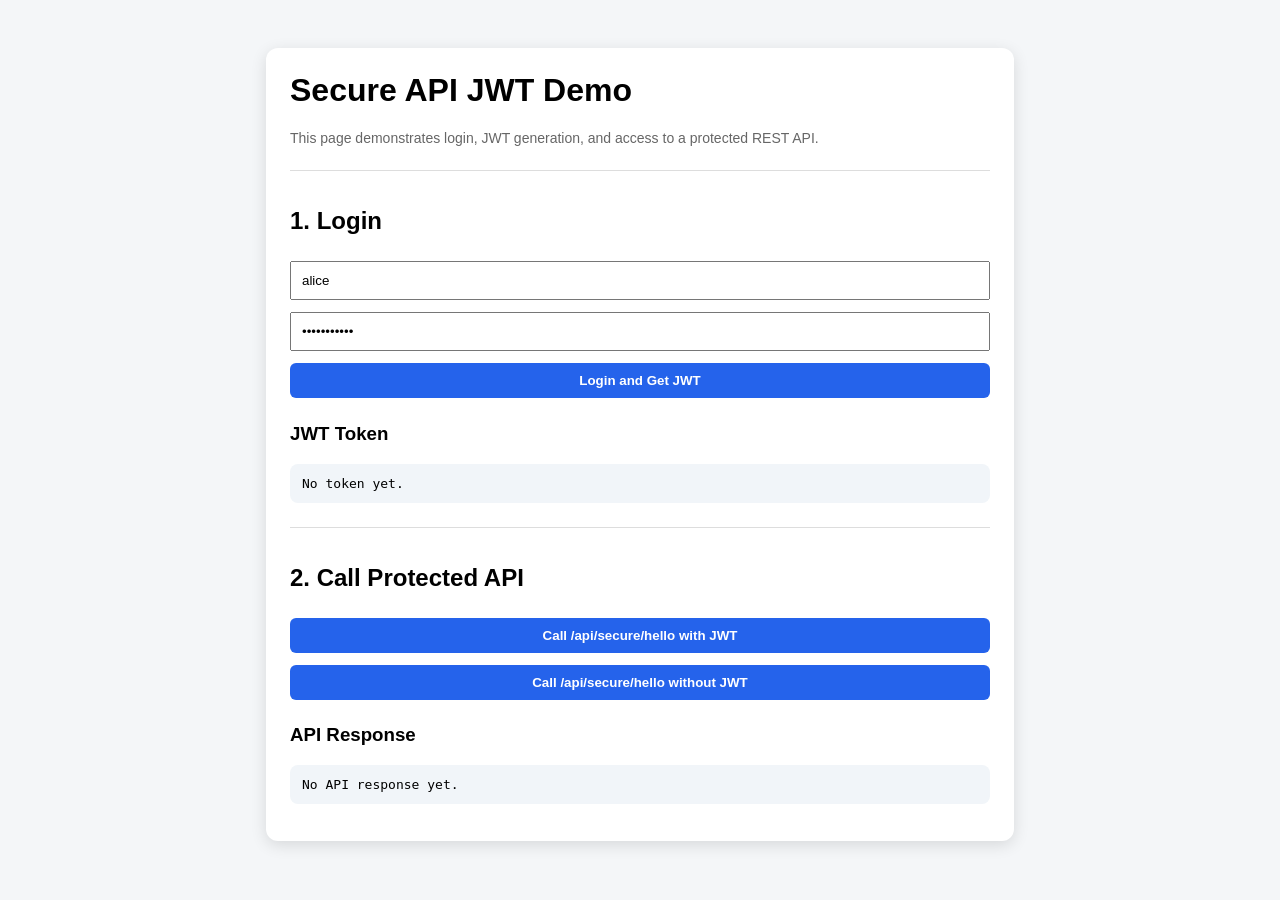
==== src/main/resources/static/index.html @ 5ec6f475 "Add simple frontend" ====
<!DOCTYPE html>
<html>
<head>
    <meta charset="UTF-8">
    <title>Secure API JWT Demo</title>
    <style>
        body {
            font-family: Arial, sans-serif;
            background: #f4f6f8;
            padding: 40px;
        }

        .container {
            max-width: 700px;
            margin: auto;
            background: white;
            padding: 24px;
            border-radius: 12px;
            box-shadow: 0 4px 16px rgba(0,0,0,0.12);
        }

        h1 {
            margin-top: 0;
        }

        input, button {
            padding: 10px;
            margin: 6px 0;
            width: 100%;
            box-sizing: border-box;
        }

        button {
            cursor: pointer;
            background: #2563eb;
            color: white;
            border: none;
            border-radius: 6px;
            font-weight: bold;
        }

        button:hover {
            background: #1d4ed8;
        }

        .section {
            margin-top: 24px;
            padding-top: 16px;
            border-top: 1px solid #ddd;
        }

        pre {
            background: #f1f5f9;
            padding: 12px;
            border-radius: 8px;
            white-space: pre-wrap;
            word-break: break-word;
        }

        .hint {
            color: #666;
            font-size: 14px;
        }
    </style>
</head>
<body>
<div class="container">
    <h1>Secure API JWT Demo</h1>
    <p class="hint">
        This page demonstrates login, JWT generation, and access to a protected REST API.
    </p>

    <div class="section">
        <h2>1. Login</h2>

        <input id="username" value="alice" placeholder="Username">
        <input id="password" value="password123" placeholder="Password" type="password">

        <button onclick="login()">Login and Get JWT</button>

        <h3>JWT Token</h3>
        <pre id="tokenOutput">No token yet.</pre>
    </div>

    <div class="section">
        <h2>2. Call Protected API</h2>

        <button onclick="callProtectedApi()">Call /api/secure/hello with JWT</button>
        <button onclick="callProtectedApiWithoutToken()">Call /api/secure/hello without JWT</button>

        <h3>API Response</h3>
        <pre id="apiOutput">No API response yet.</pre>
    </div>
</div>

<script>
    let jwtToken = "";

    async function login() {
        const username = document.getElementById("username").value;
        const password = document.getElementById("password").value;

        try {
            const response = await fetch("/api/auth/login", {
                method: "POST",
                headers: {
                    "Content-Type": "application/json"
                },
                body: JSON.stringify({ username, password })
            });

            if (!response.ok) {
                const errorText = await response.text();
                document.getElementById("tokenOutput").textContent =
                    "Login failed: " + errorText;
                return;
            }

            const data = await response.json();
            jwtToken = data.token;

            document.getElementById("tokenOutput").textContent = jwtToken;
        } catch (error) {
            document.getElementById("tokenOutput").textContent =
                "Error: " + error.message;
        }
    }

    async function callProtectedApi() {
        try {
            const response = await fetch("/api/secure/hello", {
                method: "GET",
                headers: {
                    "Authorization": "Bearer " + jwtToken
                }
            });

            const text = await response.text();

            document.getElementById("apiOutput").textContent =
                "Status: " + response.status + "\n\n" + text;
        } catch (error) {
            document.getElementById("apiOutput").textContent =
                "Error: " + error.message;
        }
    }

    async function callProtectedApiWithoutToken() {
        try {
            const response = await fetch("/api/secure/hello", {
                method: "GET"
            });

            const text = await response.text();

            document.getElementById("apiOutput").textContent =
                "Status: " + response.status + "\n\n" + text;
        } catch (error) {
            document.getElementById("apiOutput").textContent =
                "Error: " + error.message;
        }
    }
</script>
</body>
</html>
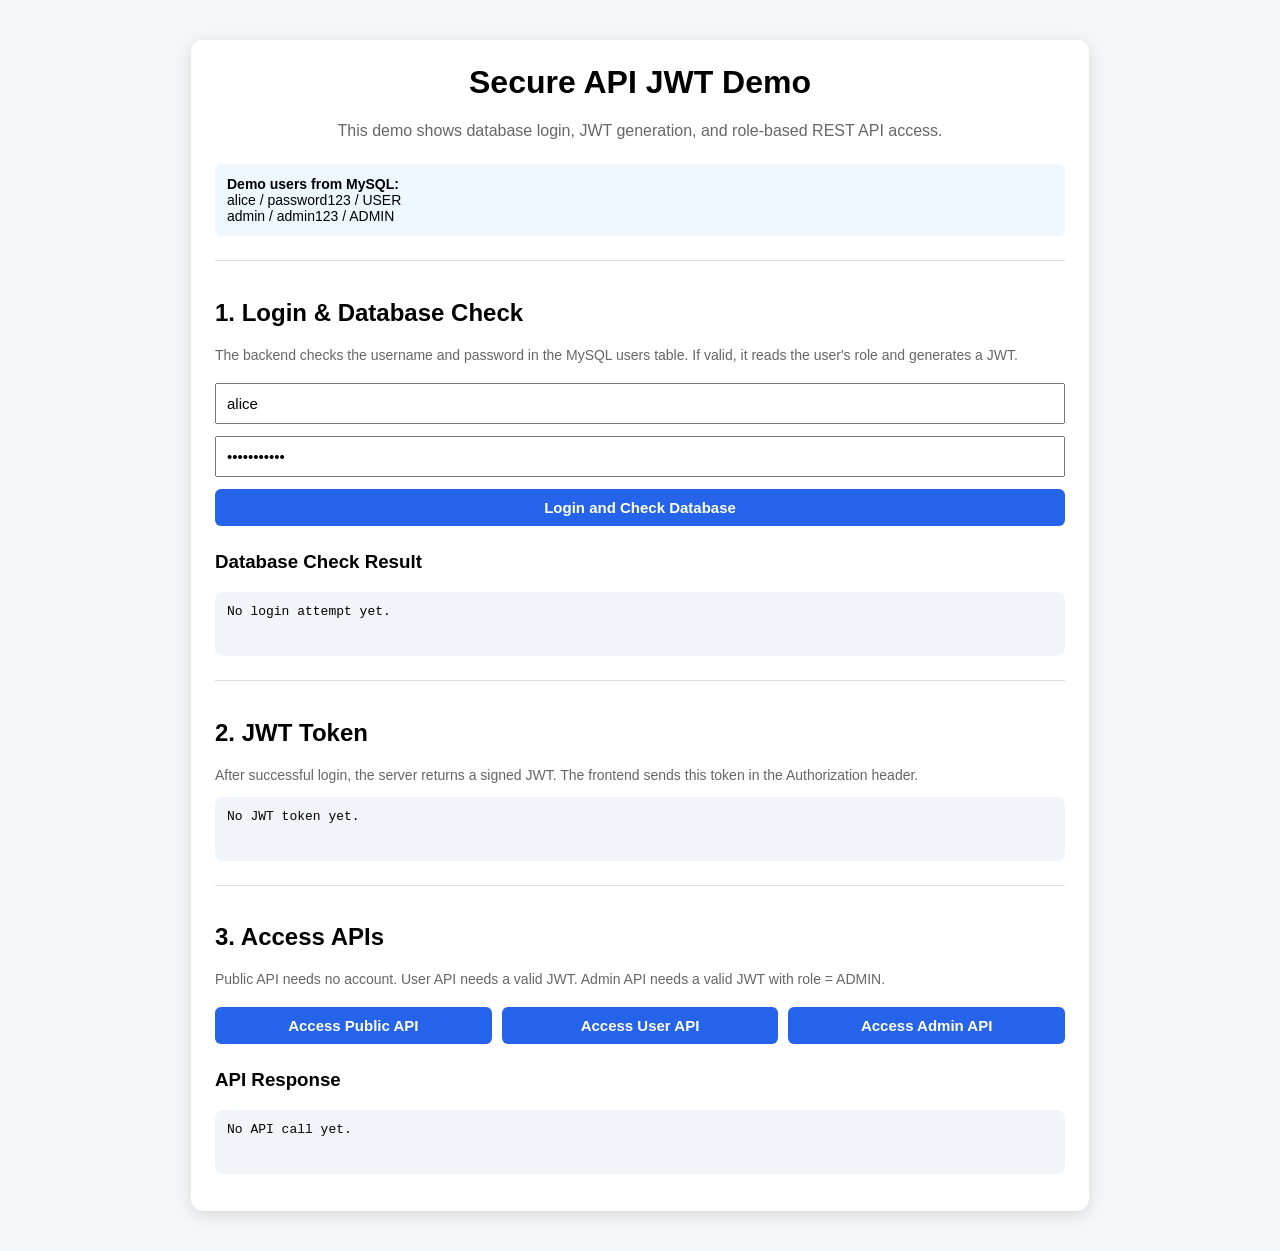
==== commit ad8f422a: "Better login layer handling and visualization" ====
--- a/src/main/resources/static/index.html
+++ b/src/main/resources/static/index.html
@@ -7,46 +7,61 @@
         body {
             font-family: Arial, sans-serif;
             background: #f4f6f8;
+            margin: 0;
             padding: 40px;
         }
 
         .container {
-            max-width: 700px;
+            max-width: 850px;
             margin: auto;
             background: white;
+            border-radius: 12px;
             padding: 24px;
-            border-radius: 12px;
-            box-shadow: 0 4px 16px rgba(0,0,0,0.12);
+            box-shadow: 0 4px 16px rgba(0, 0, 0, 0.12);
         }
 
         h1 {
             margin-top: 0;
+            text-align: center;
+        }
+
+        .subtitle {
+            text-align: center;
+            color: #666;
+            margin-bottom: 24px;
+        }
+
+        .section {
+            margin-top: 24px;
+            padding-top: 18px;
+            border-top: 1px solid #ddd;
         }
 
         input, button {
+            width: 100%;
+            box-sizing: border-box;
             padding: 10px;
             margin: 6px 0;
-            width: 100%;
-            box-sizing: border-box;
+            font-size: 15px;
         }
 
         button {
-            cursor: pointer;
             background: #2563eb;
             color: white;
             border: none;
             border-radius: 6px;
             font-weight: bold;
+            cursor: pointer;
         }
 
         button:hover {
             background: #1d4ed8;
         }
 
-        .section {
-            margin-top: 24px;
-            padding-top: 16px;
-            border-top: 1px solid #ddd;
+        .button-row {
+            display: grid;
+            grid-template-columns: 1fr 1fr 1fr;
+            gap: 10px;
         }
 
         pre {
@@ -55,41 +70,75 @@
             border-radius: 8px;
             white-space: pre-wrap;
             word-break: break-word;
+            min-height: 40px;
         }
 
         .hint {
             color: #666;
             font-size: 14px;
         }
+
+        .demo-users {
+            background: #eef6ff;
+            padding: 12px;
+            border-radius: 8px;
+            font-size: 14px;
+        }
     </style>
 </head>
+
 <body>
 <div class="container">
     <h1>Secure API JWT Demo</h1>
-    <p class="hint">
-        This page demonstrates login, JWT generation, and access to a protected REST API.
+    <p class="subtitle">
+        This demo shows database login, JWT generation, and role-based REST API access.
     </p>
 
+    <div class="demo-users">
+        <strong>Demo users from MySQL:</strong><br>
+        alice / password123 / USER<br>
+        admin / admin123 / ADMIN
+    </div>
+
     <div class="section">
-        <h2>1. Login</h2>
+        <h2>1. Login & Database Check</h2>
+        <p class="hint">
+            The backend checks the username and password in the MySQL users table.
+            If valid, it reads the user's role and generates a JWT.
+        </p>
 
         <input id="username" value="alice" placeholder="Username">
         <input id="password" value="password123" placeholder="Password" type="password">
 
-        <button onclick="login()">Login and Get JWT</button>
-
-        <h3>JWT Token</h3>
-        <pre id="tokenOutput">No token yet.</pre>
+        <button onclick="login()">Login and Check Database</button>
+
+        <h3>Database Check Result</h3>
+        <pre id="dbOutput">No login attempt yet.</pre>
     </div>
 
     <div class="section">
-        <h2>2. Call Protected API</h2>
-
-        <button onclick="callProtectedApi()">Call /api/secure/hello with JWT</button>
-        <button onclick="callProtectedApiWithoutToken()">Call /api/secure/hello without JWT</button>
+        <h2>2. JWT Token</h2>
+        <p class="hint">
+            After successful login, the server returns a signed JWT. The frontend sends this token in the Authorization header.
+        </p>
+
+        <pre id="tokenOutput">No JWT token yet.</pre>
+    </div>
+
+    <div class="section">
+        <h2>3. Access APIs</h2>
+        <p class="hint">
+            Public API needs no account. User API needs a valid JWT. Admin API needs a valid JWT with role = ADMIN.
+        </p>
+
+        <div class="button-row">
+            <button onclick="accessPublicApi()">Access Public API</button>
+            <button onclick="accessUserApi()">Access User API</button>
+            <button onclick="accessAdminApi()">Access Admin API</button>
+        </div>
 
         <h3>API Response</h3>
-        <pre id="apiOutput">No API response yet.</pre>
+        <pre id="apiOutput">No API call yet.</pre>
     </div>
 </div>
 
@@ -99,6 +148,10 @@
     async function login() {
         const username = document.getElementById("username").value;
         const password = document.getElementById("password").value;
+
+        document.getElementById("dbOutput").textContent = "Checking MySQL database...";
+        document.getElementById("tokenOutput").textContent = "No JWT token yet.";
+        jwtToken = "";
 
         try {
             const response = await fetch("/api/auth/login", {
@@ -111,55 +164,70 @@
 
             if (!response.ok) {
                 const errorText = await response.text();
-                document.getElementById("tokenOutput").textContent =
-                    "Login failed: " + errorText;
+
+                document.getElementById("dbOutput").textContent =
+                    "Status: " + response.status + "\n\n" +
+                    "Database check failed.\n" +
+                    "Reason: " + errorText;
+
                 return;
             }
 
             const data = await response.json();
             jwtToken = data.token;
 
+            document.getElementById("dbOutput").textContent =
+                "Status: " + response.status + "\n\n" +
+                data.message + "\n\n" +
+                "Username from database: " + data.username + "\n" +
+                "Role from database: " + data.role;
+
             document.getElementById("tokenOutput").textContent = jwtToken;
+
         } catch (error) {
-            document.getElementById("tokenOutput").textContent =
+            document.getElementById("dbOutput").textContent =
                 "Error: " + error.message;
         }
     }
 
-    async function callProtectedApi() {
+    async function accessPublicApi() {
+        await callApi("/api/public/hello", false);
+    }
+
+    async function accessUserApi() {
+        await callApi("/api/secure/hello", true);
+    }
+
+    async function accessAdminApi() {
+        await callApi("/api/admin/hello", true);
+    }
+
+    async function callApi(url, useToken) {
         try {
-            const response = await fetch("/api/secure/hello", {
+            const headers = {};
+
+            if (useToken) {
+                headers["Authorization"] = "Bearer " + jwtToken;
+            }
+
+            const response = await fetch(url, {
                 method: "GET",
-                headers: {
-                    "Authorization": "Bearer " + jwtToken
-                }
+                headers: headers
             });
 
             const text = await response.text();
 
             document.getElementById("apiOutput").textContent =
-                "Status: " + response.status + "\n\n" + text;
+                "Request: GET " + url + "\n" +
+                "JWT sent: " + (useToken ? "Yes" : "No") + "\n" +
+                "Status: " + response.status + "\n\n" +
+                text;
+
         } catch (error) {
             document.getElementById("apiOutput").textContent =
                 "Error: " + error.message;
         }
     }
-
-    async function callProtectedApiWithoutToken() {
-        try {
-            const response = await fetch("/api/secure/hello", {
-                method: "GET"
-            });
-
-            const text = await response.text();
-
-            document.getElementById("apiOutput").textContent =
-                "Status: " + response.status + "\n\n" + text;
-        } catch (error) {
-            document.getElementById("apiOutput").textContent =
-                "Error: " + error.message;
-        }
-    }
 </script>
 </body>
 </html>
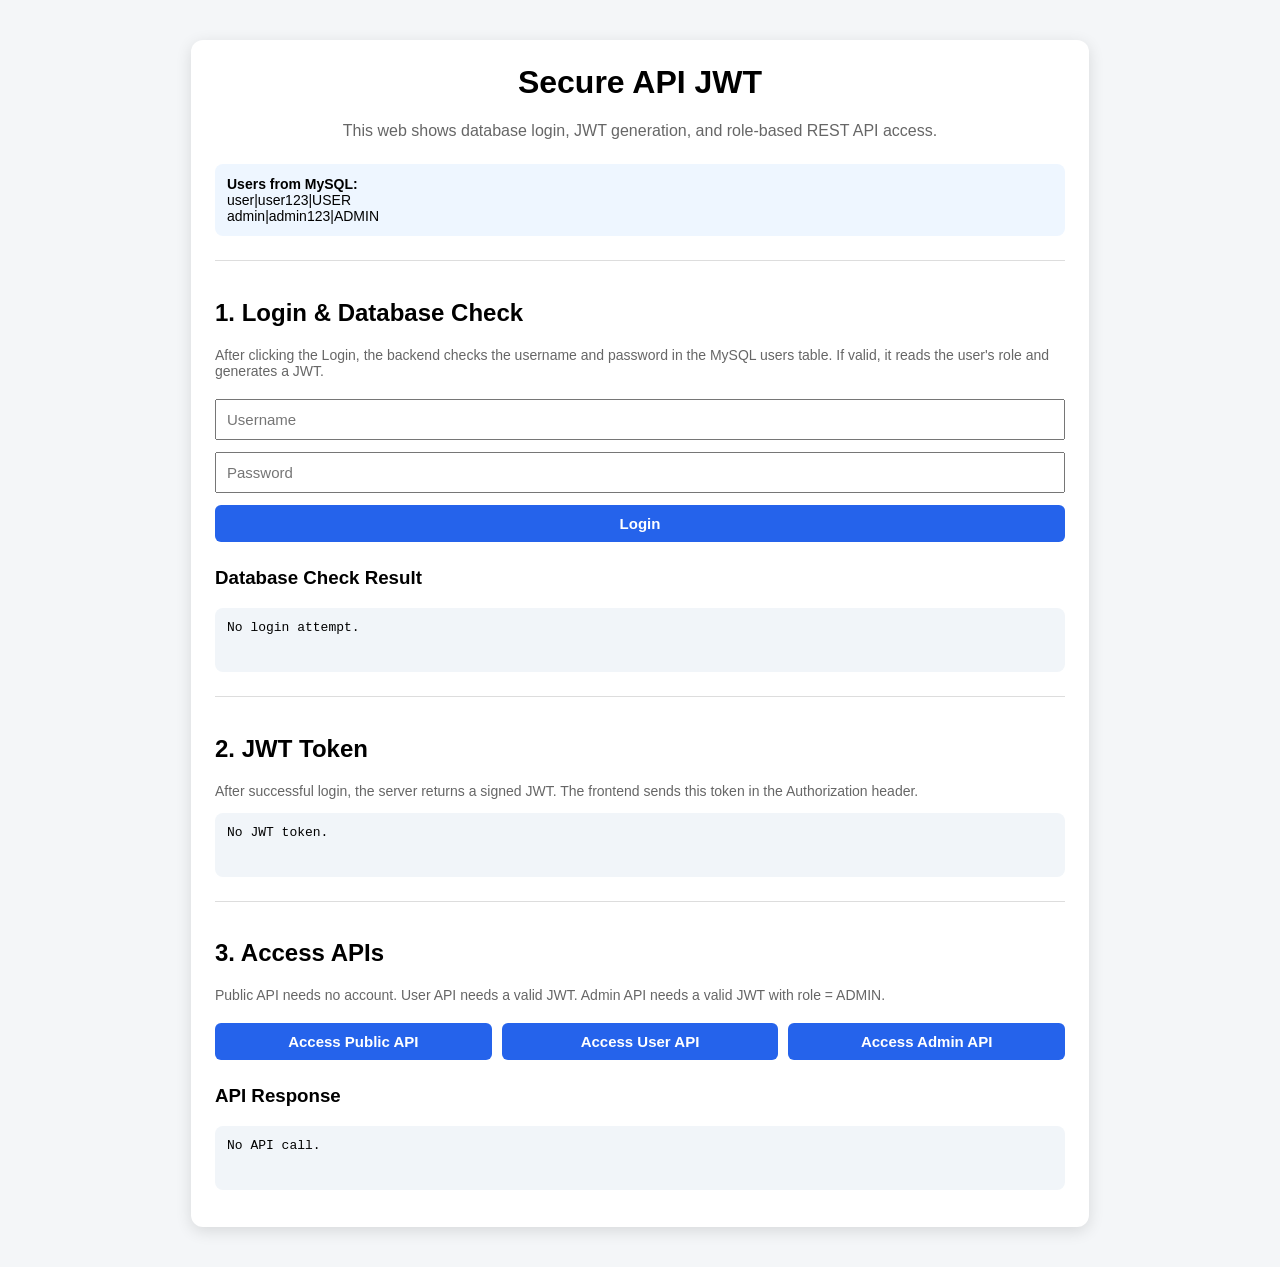
==== commit 2059c11d: "Normalize the user name" ====
--- a/src/main/resources/static/index.html
+++ b/src/main/resources/static/index.html
@@ -2,7 +2,7 @@
 <html>
 <head>
     <meta charset="UTF-8">
-    <title>Secure API JWT Demo</title>
+    <title>Secure API JWT</title>
     <style>
         body {
             font-family: Arial, sans-serif;
@@ -89,31 +89,31 @@
 
 <body>
 <div class="container">
-    <h1>Secure API JWT Demo</h1>
+    <h1>Secure API JWT</h1>
     <p class="subtitle">
-        This demo shows database login, JWT generation, and role-based REST API access.
+        This web shows database login, JWT generation, and role-based REST API access.
     </p>
 
     <div class="demo-users">
-        <strong>Demo users from MySQL:</strong><br>
-        alice / password123 / USER<br>
-        admin / admin123 / ADMIN
+        <strong>Users from MySQL:</strong><br>
+        user|user123|USER<br>
+        admin|admin123|ADMIN
     </div>
 
     <div class="section">
         <h2>1. Login & Database Check</h2>
         <p class="hint">
-            The backend checks the username and password in the MySQL users table.
+            After clicking the Login, the backend checks the username and password in the MySQL users table.
             If valid, it reads the user's role and generates a JWT.
         </p>
 
-        <input id="username" value="alice" placeholder="Username">
-        <input id="password" value="password123" placeholder="Password" type="password">
-
-        <button onclick="login()">Login and Check Database</button>
+        <input id="username" placeholder="Username">
+        <input id="password" placeholder="Password" type="password">
+
+        <button onclick="login()">Login</button>
 
         <h3>Database Check Result</h3>
-        <pre id="dbOutput">No login attempt yet.</pre>
+        <pre id="dbOutput">No login attempt.</pre>
     </div>
 
     <div class="section">
@@ -122,7 +122,7 @@
             After successful login, the server returns a signed JWT. The frontend sends this token in the Authorization header.
         </p>
 
-        <pre id="tokenOutput">No JWT token yet.</pre>
+        <pre id="tokenOutput">No JWT token.</pre>
     </div>
 
     <div class="section">
@@ -138,7 +138,7 @@
         </div>
 
         <h3>API Response</h3>
-        <pre id="apiOutput">No API call yet.</pre>
+        <pre id="apiOutput">No API call.</pre>
     </div>
 </div>
 
@@ -150,7 +150,7 @@
         const password = document.getElementById("password").value;
 
         document.getElementById("dbOutput").textContent = "Checking MySQL database...";
-        document.getElementById("tokenOutput").textContent = "No JWT token yet.";
+        document.getElementById("tokenOutput").textContent = "No JWT token.";
         jwtToken = "";
 
         try {
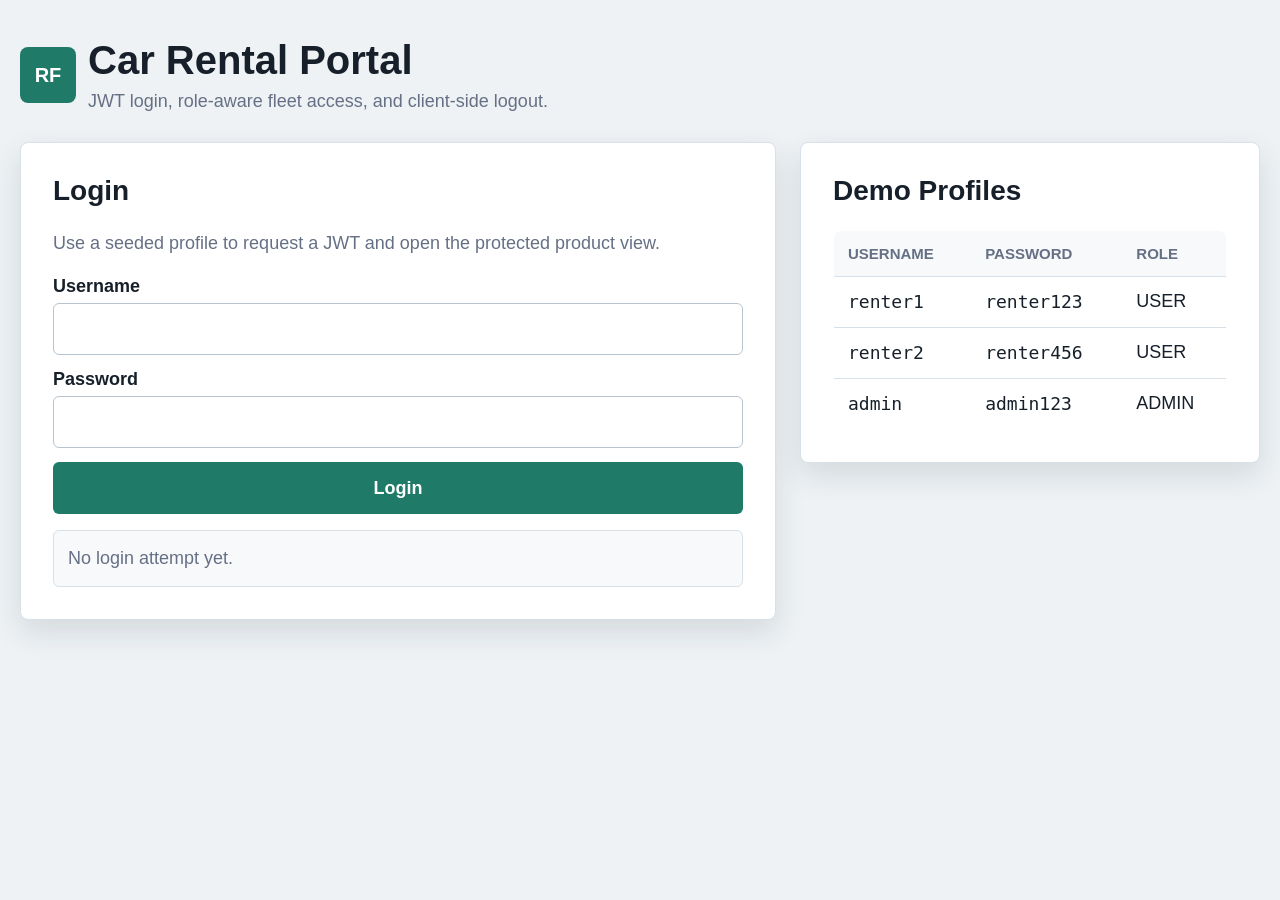
==== commit 4633d845: "Modify frontend for better layout" ====
--- a/src/main/resources/static/index.html
+++ b/src/main/resources/static/index.html
@@ -1,157 +1,521 @@
 <!DOCTYPE html>
-<html>
+<html lang="en">
 <head>
     <meta charset="UTF-8">
-    <title>Secure API JWT</title>
+    <meta name="viewport" content="width=device-width, initial-scale=1.0">
+    <title>Car Rental Portal</title>
     <style>
+        :root {
+            --bg: #eef2f5;
+            --panel: #ffffff;
+            --panel-soft: #f7f9fb;
+            --ink: #17202a;
+            --muted: #667085;
+            --line: #d9e1e8;
+            --accent: #1f7a68;
+            --accent-dark: #155a4d;
+            --danger: #b42318;
+            --warning-bg: #fff6e5;
+            --warning-line: #f3c76b;
+            --shadow: 0 12px 30px rgba(27, 39, 51, 0.12);
+        }
+
+        * {
+            box-sizing: border-box;
+        }
+
         body {
-            font-family: Arial, sans-serif;
-            background: #f4f6f8;
             margin: 0;
-            padding: 40px;
-        }
-
-        .container {
-            max-width: 850px;
-            margin: auto;
-            background: white;
-            border-radius: 12px;
-            padding: 24px;
-            box-shadow: 0 4px 16px rgba(0, 0, 0, 0.12);
+            min-height: 100vh;
+            font-family: Arial, Helvetica, sans-serif;
+            font-size: 18px;
+            color: var(--ink);
+            background: var(--bg);
+        }
+
+        .app-shell {
+            width: min(1280px, calc(100% - 40px));
+            margin: 0 auto;
+            padding: 36px 0;
+        }
+
+        .topbar {
+            display: flex;
+            align-items: center;
+            justify-content: space-between;
+            gap: 24px;
+            margin-bottom: 28px;
+        }
+
+        .brand {
+            display: flex;
+            align-items: center;
+            gap: 12px;
+            min-width: 0;
+        }
+
+        .brand-mark {
+            display: grid;
+            place-items: center;
+            width: 56px;
+            height: 56px;
+            border-radius: 8px;
+            background: var(--accent);
+            color: white;
+            font-size: 20px;
+            font-weight: 700;
+        }
+
+        h1, h2, h3, p {
+            margin-top: 0;
         }
 
         h1 {
-            margin-top: 0;
-            text-align: center;
+            margin-bottom: 4px;
+            font-size: 40px;
+            line-height: 1.2;
+        }
+
+        h2 {
+            font-size: 28px;
         }
 
         .subtitle {
-            text-align: center;
-            color: #666;
-            margin-bottom: 24px;
-        }
-
-        .section {
-            margin-top: 24px;
-            padding-top: 18px;
-            border-top: 1px solid #ddd;
-        }
-
-        input, button {
+            margin-bottom: 0;
+            color: var(--muted);
+            line-height: 1.45;
+        }
+
+        .panel {
+            background: var(--panel);
+            border: 1px solid var(--line);
+            border-radius: 8px;
+            box-shadow: var(--shadow);
+        }
+
+        .login-layout {
+            display: grid;
+            grid-template-columns: minmax(0, 1fr) 460px;
+            gap: 24px;
+            align-items: start;
+        }
+
+        .login-panel,
+        .side-panel,
+        .workspace-panel {
+            padding: 32px;
+        }
+
+        .form-grid {
+            display: grid;
+            gap: 14px;
+            margin-top: 20px;
+        }
+
+        label {
+            display: grid;
+            gap: 6px;
+            font-weight: 700;
+        }
+
+        input {
             width: 100%;
-            box-sizing: border-box;
-            padding: 10px;
-            margin: 6px 0;
+            min-height: 52px;
+            padding: 12px 14px;
+            border: 1px solid #b8c4cf;
+            border-radius: 6px;
+            color: var(--ink);
+            font-size: 18px;
+        }
+
+        input:focus {
+            border-color: var(--accent);
+            outline: 3px solid rgba(31, 122, 104, 0.14);
+        }
+
+        button {
+            min-height: 52px;
+            border: 0;
+            border-radius: 6px;
+            padding: 12px 18px;
+            font-size: 18px;
+            font-weight: 700;
+            cursor: pointer;
+        }
+
+        button:disabled {
+            cursor: not-allowed;
+            opacity: 0.65;
+        }
+
+        .primary-button {
+            background: var(--accent);
+            color: white;
+        }
+
+        .primary-button:hover:not(:disabled) {
+            background: var(--accent-dark);
+        }
+
+        .secondary-button {
+            background: #e8eef2;
+            color: var(--ink);
+        }
+
+        .secondary-button:hover:not(:disabled) {
+            background: #dce5eb;
+        }
+
+        .status {
+            margin-top: 16px;
+            min-height: 52px;
+            padding: 14px;
+            border-radius: 6px;
+            border: 1px solid var(--line);
+            background: var(--panel-soft);
+            color: var(--muted);
+            line-height: 1.45;
+        }
+
+        .status.error {
+            border-color: #f0a9a4;
+            background: #fff1f0;
+            color: var(--danger);
+        }
+
+        .status.success {
+            border-color: #9ed6c8;
+            background: #ecf8f5;
+            color: var(--accent-dark);
+        }
+
+        .demo-table {
+            width: 100%;
+            margin-top: 18px;
+            border-collapse: collapse;
+            overflow: hidden;
+            border: 1px solid var(--line);
+            border-radius: 8px;
+        }
+
+        .demo-table th,
+        .demo-table td {
+            padding: 14px;
+            border-bottom: 1px solid var(--line);
+            text-align: left;
+            vertical-align: top;
+        }
+
+        .demo-table th {
+            background: var(--panel-soft);
             font-size: 15px;
-        }
-
-        button {
-            background: #2563eb;
-            color: white;
-            border: none;
+            color: var(--muted);
+            text-transform: uppercase;
+        }
+
+        .demo-table tr:last-child td {
+            border-bottom: 0;
+        }
+
+        .demo-table code,
+        .token-box {
+            font-family: Consolas, Monaco, monospace;
+        }
+
+        .hidden {
+            display: none !important;
+        }
+
+        .workspace-panel {
+            display: grid;
+            gap: 20px;
+        }
+
+        .workspace-header {
+            display: flex;
+            align-items: flex-start;
+            justify-content: space-between;
+            gap: 24px;
+            border-bottom: 1px solid var(--line);
+            padding-bottom: 24px;
+        }
+
+        .workspace-actions {
+            display: flex;
+            align-items: center;
+            justify-content: flex-end;
+            flex-wrap: wrap;
+            gap: 12px;
+        }
+
+        .identity-row {
+            display: flex;
+            flex-wrap: wrap;
+            gap: 10px;
+        }
+
+        .badge {
+            display: inline-flex;
+            align-items: center;
+            min-height: 36px;
+            padding: 7px 12px;
+            border-radius: 999px;
+            background: #e8eef2;
+            color: var(--ink);
+            font-size: 16px;
+            font-weight: 700;
+        }
+
+        .badge.admin {
+            background: #e7f3ef;
+            color: var(--accent-dark);
+        }
+
+        .token-box {
+            max-height: 150px;
+            overflow: auto;
+            padding: 16px;
+            border: 1px solid var(--line);
             border-radius: 6px;
-            font-weight: bold;
-            cursor: pointer;
-        }
-
-        button:hover {
-            background: #1d4ed8;
-        }
-
-        .button-row {
+            background: #101828;
+            color: #e6edf3;
+            word-break: break-all;
+            line-height: 1.5;
+        }
+
+        .section-title {
+            display: flex;
+            align-items: center;
+            justify-content: space-between;
+            gap: 12px;
+            margin-bottom: 12px;
+        }
+
+        .section-title h2 {
+            margin-bottom: 0;
+            font-size: 28px;
+        }
+
+        .product-grid {
             display: grid;
-            grid-template-columns: 1fr 1fr 1fr;
-            gap: 10px;
-        }
-
-        pre {
-            background: #f1f5f9;
-            padding: 12px;
+            grid-template-columns: 1fr;
+            gap: 16px;
+        }
+
+        .product-card {
+            display: grid;
+            grid-template-columns: minmax(220px, 0.7fr) minmax(0, 1fr);
+            gap: 16px;
+            padding: 20px;
+            border: 1px solid var(--line);
             border-radius: 8px;
-            white-space: pre-wrap;
-            word-break: break-word;
-            min-height: 40px;
-        }
-
-        .hint {
-            color: #666;
-            font-size: 14px;
-        }
-
-        .demo-users {
-            background: #eef6ff;
-            padding: 12px;
+            background: var(--panel-soft);
+        }
+
+        .product-card h3 {
+            margin-bottom: 0;
+            font-size: 22px;
+            line-height: 1.25;
+        }
+
+        .product-meta {
+            display: flex;
+            flex-wrap: wrap;
+            gap: 8px;
+            color: var(--muted);
+            font-size: 16px;
+        }
+
+        .product-card p {
+            margin-bottom: 0;
+            color: #344054;
+            line-height: 1.45;
+        }
+
+        .empty-state,
+        .unauthorized {
+            padding: 18px;
+            border: 1px solid var(--warning-line);
             border-radius: 8px;
-            font-size: 14px;
+            background: var(--warning-bg);
+            color: #694a00;
+            line-height: 1.45;
+        }
+
+        @media (max-width: 800px) {
+            .app-shell {
+                width: min(100% - 20px, 1120px);
+                padding: 16px 0;
+            }
+
+            .topbar,
+            .workspace-header,
+            .workspace-actions,
+            .section-title {
+                align-items: stretch;
+                flex-direction: column;
+            }
+
+            .login-layout {
+                grid-template-columns: 1fr;
+            }
+
+            h1 {
+                font-size: 30px;
+            }
+
+            .product-card {
+                grid-template-columns: 1fr;
+            }
         }
     </style>
 </head>
-
 <body>
-<div class="container">
-    <h1>Secure API JWT</h1>
-    <p class="subtitle">
-        This web shows database login, JWT generation, and role-based REST API access.
-    </p>
-
-    <div class="demo-users">
-        <strong>Users from MySQL:</strong><br>
-        user|user123|USER<br>
-        admin|admin123|ADMIN
-    </div>
-
-    <div class="section">
-        <h2>1. Login & Database Check</h2>
-        <p class="hint">
-            After clicking the Login, the backend checks the username and password in the MySQL users table.
-            If valid, it reads the user's role and generates a JWT.
-        </p>
-
-        <input id="username" placeholder="Username">
-        <input id="password" placeholder="Password" type="password">
-
-        <button onclick="login()">Login</button>
-
-        <h3>Database Check Result</h3>
-        <pre id="dbOutput">No login attempt.</pre>
-    </div>
-
-    <div class="section">
-        <h2>2. JWT Token</h2>
-        <p class="hint">
-            After successful login, the server returns a signed JWT. The frontend sends this token in the Authorization header.
-        </p>
-
-        <pre id="tokenOutput">No JWT token.</pre>
-    </div>
-
-    <div class="section">
-        <h2>3. Access APIs</h2>
-        <p class="hint">
-            Public API needs no account. User API needs a valid JWT. Admin API needs a valid JWT with role = ADMIN.
-        </p>
-
-        <div class="button-row">
-            <button onclick="accessPublicApi()">Access Public API</button>
-            <button onclick="accessUserApi()">Access User API</button>
-            <button onclick="accessAdminApi()">Access Admin API</button>
+<main class="app-shell">
+    <header class="topbar">
+        <div class="brand">
+            <div class="brand-mark">RF</div>
+            <div>
+                <h1>Car Rental Portal</h1>
+                <p class="subtitle">JWT login, role-aware fleet access, and client-side logout.</p>
+            </div>
         </div>
-
-        <h3>API Response</h3>
-        <pre id="apiOutput">No API call.</pre>
-    </div>
-</div>
+        <div id="topUserArea" class="workspace-actions hidden">
+            <div class="identity-row">
+                <span id="usernameBadge" class="badge">Username</span>
+                <span id="roleBadge" class="badge">Role</span>
+            </div>
+            <button id="topLogoutButton" class="secondary-button" type="button">Logout</button>
+        </div>
+    </header>
+
+    <section id="loginView" class="login-layout">
+        <div class="panel login-panel">
+            <h2>Login</h2>
+            <p class="subtitle">Use a seeded profile to request a JWT and open the protected product view.</p>
+
+            <form id="loginForm" class="form-grid">
+                <label>
+                    Username
+                    <input id="usernameInput" name="username" autocomplete="username">
+                </label>
+                <label>
+                    Password
+                    <input id="passwordInput" name="password" type="password" autocomplete="current-password">
+                </label>
+                <button id="loginButton" class="primary-button" type="submit">Login</button>
+            </form>
+
+            <div id="loginStatus" class="status">No login attempt yet.</div>
+        </div>
+
+        <aside class="panel side-panel">
+            <h2>Demo Profiles</h2>
+            <table class="demo-table">
+                <thead>
+                <tr>
+                    <th>Username</th>
+                    <th>Password</th>
+                    <th>Role</th>
+                </tr>
+                </thead>
+                <tbody>
+                <tr>
+                    <td><code>renter1</code></td>
+                    <td><code>renter123</code></td>
+                    <td>USER</td>
+                </tr>
+                <tr>
+                    <td><code>renter2</code></td>
+                    <td><code>renter456</code></td>
+                    <td>USER</td>
+                </tr>
+                <tr>
+                    <td><code>admin</code></td>
+                    <td><code>admin123</code></td>
+                    <td>ADMIN</td>
+                </tr>
+                </tbody>
+            </table>
+        </aside>
+    </section>
+
+    <section id="productView" class="panel workspace-panel hidden">
+        <div class="workspace-header">
+            <div>
+                <h2>Product Page</h2>
+                <p class="subtitle">This view loads products from <code>GET /api/products</code> using the JWT.</p>
+            </div>
+        </div>
+
+        <section>
+            <div class="section-title">
+                <h2>JWT</h2>
+            </div>
+            <div id="tokenOutput" class="token-box">No JWT token.</div>
+        </section>
+
+        <section>
+            <div class="section-title">
+                <h2>Products</h2>
+                <span id="productCount" class="badge">0 items</span>
+            </div>
+            <div id="productStatus" class="status">Products have not loaded yet.</div>
+            <div id="productGrid" class="product-grid"></div>
+        </section>
+    </section>
+
+    <section id="unauthorizedView" class="unauthorized hidden">
+        <strong>Login required.</strong>
+        <p id="unauthorizedMessage">A valid JWT is required before the product page can be opened.</p>
+        <button id="backToLoginButton" class="primary-button" type="button">Back to Login</button>
+    </section>
+</main>
 
 <script>
-    let jwtToken = "";
-
-    async function login() {
-        const username = document.getElementById("username").value;
-        const password = document.getElementById("password").value;
-
-        document.getElementById("dbOutput").textContent = "Checking MySQL database...";
-        document.getElementById("tokenOutput").textContent = "No JWT token.";
-        jwtToken = "";
+    const TOKEN_KEY = "rentalFleetJwt";
+    const USERNAME_KEY = "rentalFleetUsername";
+    const ROLE_KEY = "rentalFleetRole";
+
+    const loginView = document.getElementById("loginView");
+    const productView = document.getElementById("productView");
+    const unauthorizedView = document.getElementById("unauthorizedView");
+    const loginForm = document.getElementById("loginForm");
+    const loginButton = document.getElementById("loginButton");
+    const loginStatus = document.getElementById("loginStatus");
+    const usernameInput = document.getElementById("usernameInput");
+    const passwordInput = document.getElementById("passwordInput");
+    const tokenOutput = document.getElementById("tokenOutput");
+    const productStatus = document.getElementById("productStatus");
+    const productGrid = document.getElementById("productGrid");
+    const productCount = document.getElementById("productCount");
+    const usernameBadge = document.getElementById("usernameBadge");
+    const roleBadge = document.getElementById("roleBadge");
+    const topUserArea = document.getElementById("topUserArea");
+    const topLogoutButton = document.getElementById("topLogoutButton");
+    const backToLoginButton = document.getElementById("backToLoginButton");
+    const unauthorizedMessage = document.getElementById("unauthorizedMessage");
+
+    loginForm.addEventListener("submit", login);
+    topLogoutButton.addEventListener("click", logout);
+    backToLoginButton.addEventListener("click", showLogin);
+    window.addEventListener("hashchange", route);
+
+    route();
+
+    async function login(event) {
+        event.preventDefault();
+
+        const username = usernameInput.value.trim();
+        const password = passwordInput.value;
+
+        if (!username || !password) {
+            setStatus(loginStatus, "Enter both username and password.", "error");
+            return;
+        }
+
+        loginButton.disabled = true;
+        setStatus(loginStatus, "Checking profile and requesting JWT...", "");
 
         try {
             const response = await fetch("/api/auth/login", {
@@ -164,70 +528,213 @@
 
             if (!response.ok) {
                 const errorText = await response.text();
-
-                document.getElementById("dbOutput").textContent =
-                    "Status: " + response.status + "\n\n" +
-                    "Database check failed.\n" +
-                    "Reason: " + errorText;
-
+                setStatus(loginStatus, "Login failed. " + errorText, "error");
                 return;
             }
 
             const data = await response.json();
-            jwtToken = data.token;
-
-            document.getElementById("dbOutput").textContent =
-                "Status: " + response.status + "\n\n" +
-                data.message + "\n\n" +
-                "Username from database: " + data.username + "\n" +
-                "Role from database: " + data.role;
-
-            document.getElementById("tokenOutput").textContent = jwtToken;
-
+            saveSession(data.token, data.username, data.role);
+            setStatus(loginStatus, data.message, "success");
+
+            if (window.location.hash === "#products") {
+                await showProducts();
+            } else {
+                window.location.hash = "products";
+            }
         } catch (error) {
-            document.getElementById("dbOutput").textContent =
-                "Error: " + error.message;
-        }
-    }
-
-    async function accessPublicApi() {
-        await callApi("/api/public/hello", false);
-    }
-
-    async function accessUserApi() {
-        await callApi("/api/secure/hello", true);
-    }
-
-    async function accessAdminApi() {
-        await callApi("/api/admin/hello", true);
-    }
-
-    async function callApi(url, useToken) {
+            setStatus(loginStatus, "Login error: " + error.message, "error");
+        } finally {
+            loginButton.disabled = false;
+        }
+    }
+
+    async function route() {
+        if (window.location.hash === "#products") {
+            if (!getToken()) {
+                showUnauthorized("A valid JWT is required before the product page can be opened.");
+                return;
+            }
+
+            await showProducts();
+            return;
+        }
+
+        showLogin();
+    }
+
+    function showLogin() {
+        loginView.classList.remove("hidden");
+        productView.classList.add("hidden");
+        unauthorizedView.classList.add("hidden");
+        topUserArea.classList.add("hidden");
+        window.location.hash = "";
+    }
+
+    async function showProducts() {
+        loginView.classList.add("hidden");
+        productView.classList.remove("hidden");
+        unauthorizedView.classList.add("hidden");
+        topUserArea.classList.remove("hidden");
+
+        const session = getSession();
+        usernameBadge.textContent = "User: " + session.username;
+        roleBadge.textContent = "Role: " + session.role;
+        roleBadge.classList.toggle("admin", session.role === "ADMIN");
+        tokenOutput.textContent = session.token;
+
+        await loadProducts();
+    }
+
+    async function loadProducts() {
+        const token = getToken();
+
+        if (!token) {
+            clearSession();
+            showUnauthorized("Your JWT is missing. Please log in again.");
+            return;
+        }
+
+        setStatus(productStatus, "Loading products with JWT...", "");
+        productGrid.innerHTML = "";
+        productCount.textContent = "0 items";
+
         try {
-            const headers = {};
-
-            if (useToken) {
-                headers["Authorization"] = "Bearer " + jwtToken;
-            }
-
-            const response = await fetch(url, {
+            const response = await fetch("/api/products", {
                 method: "GET",
-                headers: headers
+                headers: {
+                    "Authorization": "Bearer " + token
+                }
             });
 
-            const text = await response.text();
-
-            document.getElementById("apiOutput").textContent =
-                "Request: GET " + url + "\n" +
-                "JWT sent: " + (useToken ? "Yes" : "No") + "\n" +
-                "Status: " + response.status + "\n\n" +
-                text;
-
+            if (response.status === 401 || response.status === 403) {
+                const errorText = await response.text();
+                clearSession();
+                showUnauthorized(errorText || "Access denied. Please log in again.");
+                return;
+            }
+
+            if (!response.ok) {
+                const errorText = await response.text();
+                setStatus(productStatus, "Product request failed. " + errorText, "error");
+                return;
+            }
+
+            const products = await response.json();
+            renderProducts(products);
         } catch (error) {
-            document.getElementById("apiOutput").textContent =
-                "Error: " + error.message;
-        }
+            setStatus(productStatus, "Product request error: " + error.message, "error");
+        }
+    }
+
+    function renderProducts(products) {
+        productGrid.innerHTML = "";
+        productCount.textContent = products.length + (products.length === 1 ? " item" : " items");
+
+        if (products.length === 0) {
+            setStatus(productStatus, "No products are available for this profile.", "");
+            productGrid.innerHTML = '<div class="empty-state">No rental products matched this JWT identity.</div>';
+            return;
+        }
+
+        setStatus(productStatus, "Products loaded successfully.", "success");
+
+        products.forEach(product => {
+            const card = document.createElement("article");
+            card.className = "product-card";
+
+            const title = document.createElement("h3");
+            title.textContent = product.name;
+
+            const meta = document.createElement("div");
+            meta.className = "product-meta";
+            meta.append(createBadge(product.category));
+            meta.append(createBadge("Owner: " + product.owner));
+
+            const description = document.createElement("p");
+            description.textContent = product.description;
+
+            card.append(title, meta, description);
+            productGrid.append(card);
+        });
+    }
+
+    function createBadge(text) {
+        const badge = document.createElement("span");
+        badge.className = "badge";
+        badge.textContent = text;
+        return badge;
+    }
+
+    function showUnauthorized(message) {
+        loginView.classList.add("hidden");
+        productView.classList.add("hidden");
+        unauthorizedView.classList.remove("hidden");
+        topUserArea.classList.add("hidden");
+        unauthorizedMessage.textContent = message;
+    }
+
+    function logout() {
+        clearSession();
+        setStatus(loginStatus, "Logged out. The JWT was removed from this browser.", "success");
+        showLogin();
+    }
+
+    function saveSession(token, username, role) {
+        localStorage.setItem(TOKEN_KEY, token);
+        localStorage.setItem(USERNAME_KEY, username);
+        localStorage.setItem(ROLE_KEY, role);
+    }
+
+    function getSession() {
+        const token = getToken();
+        const claims = decodeJwtPayload(token);
+
+        return {
+            token,
+            username: localStorage.getItem(USERNAME_KEY) || claims.sub || "unknown",
+            role: localStorage.getItem(ROLE_KEY) || claims.role || "unknown"
+        };
+    }
+
+    function getToken() {
+        return localStorage.getItem(TOKEN_KEY) || "";
+    }
+
+    function clearSession() {
+        localStorage.removeItem(TOKEN_KEY);
+        localStorage.removeItem(USERNAME_KEY);
+        localStorage.removeItem(ROLE_KEY);
+        tokenOutput.textContent = "No JWT token.";
+        productGrid.innerHTML = "";
+        productCount.textContent = "0 items";
+    }
+
+    function decodeJwtPayload(token) {
+        if (!token) {
+            return {};
+        }
+
+        try {
+            const base64 = token.split(".")[1].replace(/-/g, "+").replace(/_/g, "/");
+            const json = decodeURIComponent(atob(base64).split("").map(char => {
+                return "%" + ("00" + char.charCodeAt(0).toString(16)).slice(-2);
+            }).join(""));
+
+            return JSON.parse(json);
+        } catch (error) {
+            return {};
+        }
+    }
+
+    function setStatus(element, message, type) {
+        element.className = "status";
+
+        if (type) {
+            element.classList.add(type);
+        }
+
+        element.textContent = message;
     }
 </script>
 </body>
-</html>+</html>
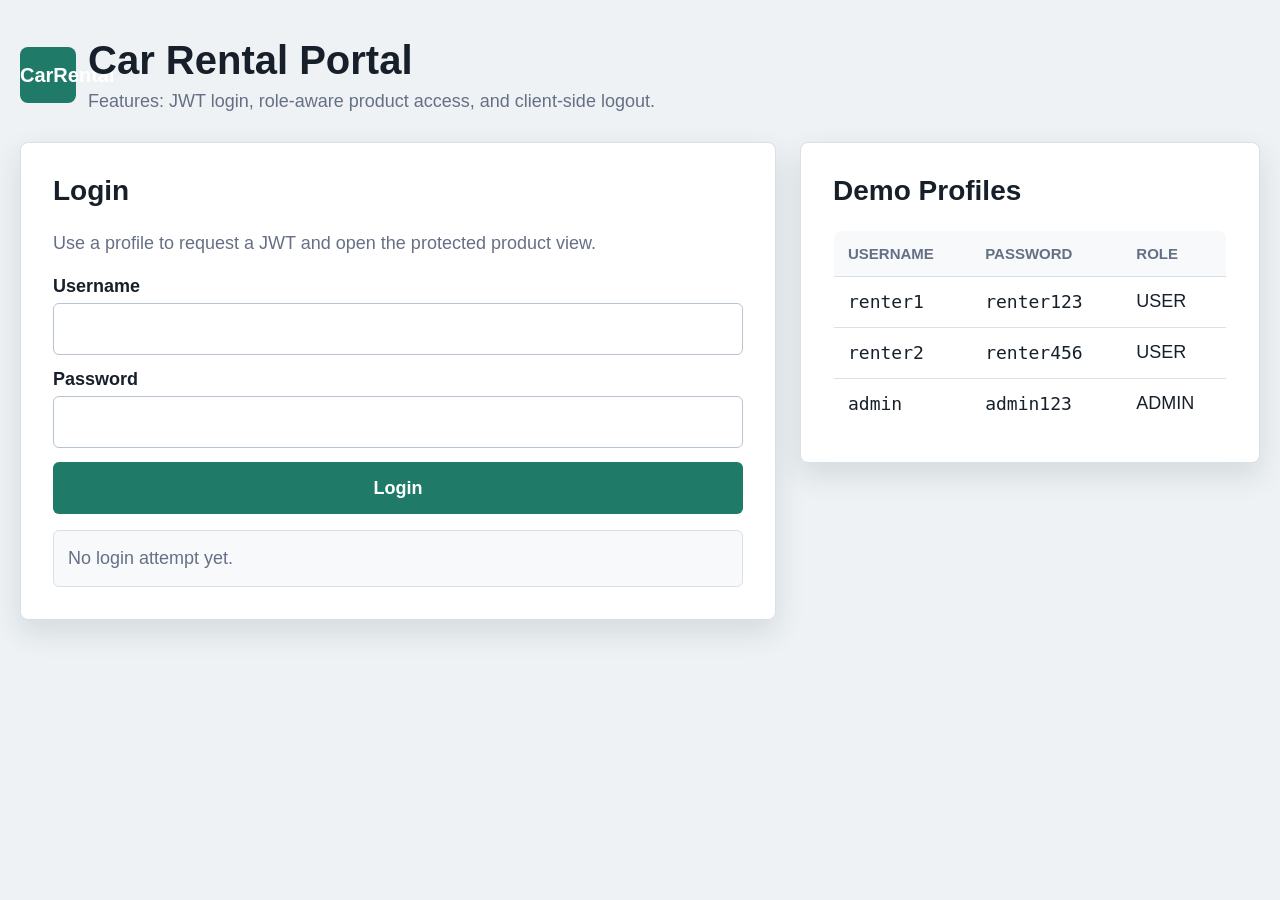
==== commit 64e434db: "Modify UI" ====
--- a/src/main/resources/static/index.html
+++ b/src/main/resources/static/index.html
@@ -4,380 +4,16 @@
     <meta charset="UTF-8">
     <meta name="viewport" content="width=device-width, initial-scale=1.0">
     <title>Car Rental Portal</title>
-    <style>
-        :root {
-            --bg: #eef2f5;
-            --panel: #ffffff;
-            --panel-soft: #f7f9fb;
-            --ink: #17202a;
-            --muted: #667085;
-            --line: #d9e1e8;
-            --accent: #1f7a68;
-            --accent-dark: #155a4d;
-            --danger: #b42318;
-            --warning-bg: #fff6e5;
-            --warning-line: #f3c76b;
-            --shadow: 0 12px 30px rgba(27, 39, 51, 0.12);
-        }
-
-        * {
-            box-sizing: border-box;
-        }
-
-        body {
-            margin: 0;
-            min-height: 100vh;
-            font-family: Arial, Helvetica, sans-serif;
-            font-size: 18px;
-            color: var(--ink);
-            background: var(--bg);
-        }
-
-        .app-shell {
-            width: min(1280px, calc(100% - 40px));
-            margin: 0 auto;
-            padding: 36px 0;
-        }
-
-        .topbar {
-            display: flex;
-            align-items: center;
-            justify-content: space-between;
-            gap: 24px;
-            margin-bottom: 28px;
-        }
-
-        .brand {
-            display: flex;
-            align-items: center;
-            gap: 12px;
-            min-width: 0;
-        }
-
-        .brand-mark {
-            display: grid;
-            place-items: center;
-            width: 56px;
-            height: 56px;
-            border-radius: 8px;
-            background: var(--accent);
-            color: white;
-            font-size: 20px;
-            font-weight: 700;
-        }
-
-        h1, h2, h3, p {
-            margin-top: 0;
-        }
-
-        h1 {
-            margin-bottom: 4px;
-            font-size: 40px;
-            line-height: 1.2;
-        }
-
-        h2 {
-            font-size: 28px;
-        }
-
-        .subtitle {
-            margin-bottom: 0;
-            color: var(--muted);
-            line-height: 1.45;
-        }
-
-        .panel {
-            background: var(--panel);
-            border: 1px solid var(--line);
-            border-radius: 8px;
-            box-shadow: var(--shadow);
-        }
-
-        .login-layout {
-            display: grid;
-            grid-template-columns: minmax(0, 1fr) 460px;
-            gap: 24px;
-            align-items: start;
-        }
-
-        .login-panel,
-        .side-panel,
-        .workspace-panel {
-            padding: 32px;
-        }
-
-        .form-grid {
-            display: grid;
-            gap: 14px;
-            margin-top: 20px;
-        }
-
-        label {
-            display: grid;
-            gap: 6px;
-            font-weight: 700;
-        }
-
-        input {
-            width: 100%;
-            min-height: 52px;
-            padding: 12px 14px;
-            border: 1px solid #b8c4cf;
-            border-radius: 6px;
-            color: var(--ink);
-            font-size: 18px;
-        }
-
-        input:focus {
-            border-color: var(--accent);
-            outline: 3px solid rgba(31, 122, 104, 0.14);
-        }
-
-        button {
-            min-height: 52px;
-            border: 0;
-            border-radius: 6px;
-            padding: 12px 18px;
-            font-size: 18px;
-            font-weight: 700;
-            cursor: pointer;
-        }
-
-        button:disabled {
-            cursor: not-allowed;
-            opacity: 0.65;
-        }
-
-        .primary-button {
-            background: var(--accent);
-            color: white;
-        }
-
-        .primary-button:hover:not(:disabled) {
-            background: var(--accent-dark);
-        }
-
-        .secondary-button {
-            background: #e8eef2;
-            color: var(--ink);
-        }
-
-        .secondary-button:hover:not(:disabled) {
-            background: #dce5eb;
-        }
-
-        .status {
-            margin-top: 16px;
-            min-height: 52px;
-            padding: 14px;
-            border-radius: 6px;
-            border: 1px solid var(--line);
-            background: var(--panel-soft);
-            color: var(--muted);
-            line-height: 1.45;
-        }
-
-        .status.error {
-            border-color: #f0a9a4;
-            background: #fff1f0;
-            color: var(--danger);
-        }
-
-        .status.success {
-            border-color: #9ed6c8;
-            background: #ecf8f5;
-            color: var(--accent-dark);
-        }
-
-        .demo-table {
-            width: 100%;
-            margin-top: 18px;
-            border-collapse: collapse;
-            overflow: hidden;
-            border: 1px solid var(--line);
-            border-radius: 8px;
-        }
-
-        .demo-table th,
-        .demo-table td {
-            padding: 14px;
-            border-bottom: 1px solid var(--line);
-            text-align: left;
-            vertical-align: top;
-        }
-
-        .demo-table th {
-            background: var(--panel-soft);
-            font-size: 15px;
-            color: var(--muted);
-            text-transform: uppercase;
-        }
-
-        .demo-table tr:last-child td {
-            border-bottom: 0;
-        }
-
-        .demo-table code,
-        .token-box {
-            font-family: Consolas, Monaco, monospace;
-        }
-
-        .hidden {
-            display: none !important;
-        }
-
-        .workspace-panel {
-            display: grid;
-            gap: 20px;
-        }
-
-        .workspace-header {
-            display: flex;
-            align-items: flex-start;
-            justify-content: space-between;
-            gap: 24px;
-            border-bottom: 1px solid var(--line);
-            padding-bottom: 24px;
-        }
-
-        .workspace-actions {
-            display: flex;
-            align-items: center;
-            justify-content: flex-end;
-            flex-wrap: wrap;
-            gap: 12px;
-        }
-
-        .identity-row {
-            display: flex;
-            flex-wrap: wrap;
-            gap: 10px;
-        }
-
-        .badge {
-            display: inline-flex;
-            align-items: center;
-            min-height: 36px;
-            padding: 7px 12px;
-            border-radius: 999px;
-            background: #e8eef2;
-            color: var(--ink);
-            font-size: 16px;
-            font-weight: 700;
-        }
-
-        .badge.admin {
-            background: #e7f3ef;
-            color: var(--accent-dark);
-        }
-
-        .token-box {
-            max-height: 150px;
-            overflow: auto;
-            padding: 16px;
-            border: 1px solid var(--line);
-            border-radius: 6px;
-            background: #101828;
-            color: #e6edf3;
-            word-break: break-all;
-            line-height: 1.5;
-        }
-
-        .section-title {
-            display: flex;
-            align-items: center;
-            justify-content: space-between;
-            gap: 12px;
-            margin-bottom: 12px;
-        }
-
-        .section-title h2 {
-            margin-bottom: 0;
-            font-size: 28px;
-        }
-
-        .product-grid {
-            display: grid;
-            grid-template-columns: 1fr;
-            gap: 16px;
-        }
-
-        .product-card {
-            display: grid;
-            grid-template-columns: minmax(220px, 0.7fr) minmax(0, 1fr);
-            gap: 16px;
-            padding: 20px;
-            border: 1px solid var(--line);
-            border-radius: 8px;
-            background: var(--panel-soft);
-        }
-
-        .product-card h3 {
-            margin-bottom: 0;
-            font-size: 22px;
-            line-height: 1.25;
-        }
-
-        .product-meta {
-            display: flex;
-            flex-wrap: wrap;
-            gap: 8px;
-            color: var(--muted);
-            font-size: 16px;
-        }
-
-        .product-card p {
-            margin-bottom: 0;
-            color: #344054;
-            line-height: 1.45;
-        }
-
-        .empty-state,
-        .unauthorized {
-            padding: 18px;
-            border: 1px solid var(--warning-line);
-            border-radius: 8px;
-            background: var(--warning-bg);
-            color: #694a00;
-            line-height: 1.45;
-        }
-
-        @media (max-width: 800px) {
-            .app-shell {
-                width: min(100% - 20px, 1120px);
-                padding: 16px 0;
-            }
-
-            .topbar,
-            .workspace-header,
-            .workspace-actions,
-            .section-title {
-                align-items: stretch;
-                flex-direction: column;
-            }
-
-            .login-layout {
-                grid-template-columns: 1fr;
-            }
-
-            h1 {
-                font-size: 30px;
-            }
-
-            .product-card {
-                grid-template-columns: 1fr;
-            }
-        }
-    </style>
+    <link rel="stylesheet" href="styles.css">
 </head>
 <body>
 <main class="app-shell">
     <header class="topbar">
         <div class="brand">
-            <div class="brand-mark">RF</div>
+            <div class="brand-mark">CarRental</div>
             <div>
                 <h1>Car Rental Portal</h1>
-                <p class="subtitle">JWT login, role-aware fleet access, and client-side logout.</p>
+                <p class="subtitle">Features: JWT login, role-aware product access, and client-side logout.</p>
             </div>
         </div>
         <div id="topUserArea" class="workspace-actions hidden">
@@ -392,7 +28,7 @@
     <section id="loginView" class="login-layout">
         <div class="panel login-panel">
             <h2>Login</h2>
-            <p class="subtitle">Use a seeded profile to request a JWT and open the protected product view.</p>
+            <p class="subtitle">Use a profile to request a JWT and open the protected product view.</p>
 
             <form id="loginForm" class="form-grid">
                 <label>
@@ -472,269 +108,6 @@
     </section>
 </main>
 
-<script>
-    const TOKEN_KEY = "rentalFleetJwt";
-    const USERNAME_KEY = "rentalFleetUsername";
-    const ROLE_KEY = "rentalFleetRole";
-
-    const loginView = document.getElementById("loginView");
-    const productView = document.getElementById("productView");
-    const unauthorizedView = document.getElementById("unauthorizedView");
-    const loginForm = document.getElementById("loginForm");
-    const loginButton = document.getElementById("loginButton");
-    const loginStatus = document.getElementById("loginStatus");
-    const usernameInput = document.getElementById("usernameInput");
-    const passwordInput = document.getElementById("passwordInput");
-    const tokenOutput = document.getElementById("tokenOutput");
-    const productStatus = document.getElementById("productStatus");
-    const productGrid = document.getElementById("productGrid");
-    const productCount = document.getElementById("productCount");
-    const usernameBadge = document.getElementById("usernameBadge");
-    const roleBadge = document.getElementById("roleBadge");
-    const topUserArea = document.getElementById("topUserArea");
-    const topLogoutButton = document.getElementById("topLogoutButton");
-    const backToLoginButton = document.getElementById("backToLoginButton");
-    const unauthorizedMessage = document.getElementById("unauthorizedMessage");
-
-    loginForm.addEventListener("submit", login);
-    topLogoutButton.addEventListener("click", logout);
-    backToLoginButton.addEventListener("click", showLogin);
-    window.addEventListener("hashchange", route);
-
-    route();
-
-    async function login(event) {
-        event.preventDefault();
-
-        const username = usernameInput.value.trim();
-        const password = passwordInput.value;
-
-        if (!username || !password) {
-            setStatus(loginStatus, "Enter both username and password.", "error");
-            return;
-        }
-
-        loginButton.disabled = true;
-        setStatus(loginStatus, "Checking profile and requesting JWT...", "");
-
-        try {
-            const response = await fetch("/api/auth/login", {
-                method: "POST",
-                headers: {
-                    "Content-Type": "application/json"
-                },
-                body: JSON.stringify({ username, password })
-            });
-
-            if (!response.ok) {
-                const errorText = await response.text();
-                setStatus(loginStatus, "Login failed. " + errorText, "error");
-                return;
-            }
-
-            const data = await response.json();
-            saveSession(data.token, data.username, data.role);
-            setStatus(loginStatus, data.message, "success");
-
-            if (window.location.hash === "#products") {
-                await showProducts();
-            } else {
-                window.location.hash = "products";
-            }
-        } catch (error) {
-            setStatus(loginStatus, "Login error: " + error.message, "error");
-        } finally {
-            loginButton.disabled = false;
-        }
-    }
-
-    async function route() {
-        if (window.location.hash === "#products") {
-            if (!getToken()) {
-                showUnauthorized("A valid JWT is required before the product page can be opened.");
-                return;
-            }
-
-            await showProducts();
-            return;
-        }
-
-        showLogin();
-    }
-
-    function showLogin() {
-        loginView.classList.remove("hidden");
-        productView.classList.add("hidden");
-        unauthorizedView.classList.add("hidden");
-        topUserArea.classList.add("hidden");
-        window.location.hash = "";
-    }
-
-    async function showProducts() {
-        loginView.classList.add("hidden");
-        productView.classList.remove("hidden");
-        unauthorizedView.classList.add("hidden");
-        topUserArea.classList.remove("hidden");
-
-        const session = getSession();
-        usernameBadge.textContent = "User: " + session.username;
-        roleBadge.textContent = "Role: " + session.role;
-        roleBadge.classList.toggle("admin", session.role === "ADMIN");
-        tokenOutput.textContent = session.token;
-
-        await loadProducts();
-    }
-
-    async function loadProducts() {
-        const token = getToken();
-
-        if (!token) {
-            clearSession();
-            showUnauthorized("Your JWT is missing. Please log in again.");
-            return;
-        }
-
-        setStatus(productStatus, "Loading products with JWT...", "");
-        productGrid.innerHTML = "";
-        productCount.textContent = "0 items";
-
-        try {
-            const response = await fetch("/api/products", {
-                method: "GET",
-                headers: {
-                    "Authorization": "Bearer " + token
-                }
-            });
-
-            if (response.status === 401 || response.status === 403) {
-                const errorText = await response.text();
-                clearSession();
-                showUnauthorized(errorText || "Access denied. Please log in again.");
-                return;
-            }
-
-            if (!response.ok) {
-                const errorText = await response.text();
-                setStatus(productStatus, "Product request failed. " + errorText, "error");
-                return;
-            }
-
-            const products = await response.json();
-            renderProducts(products);
-        } catch (error) {
-            setStatus(productStatus, "Product request error: " + error.message, "error");
-        }
-    }
-
-    function renderProducts(products) {
-        productGrid.innerHTML = "";
-        productCount.textContent = products.length + (products.length === 1 ? " item" : " items");
-
-        if (products.length === 0) {
-            setStatus(productStatus, "No products are available for this profile.", "");
-            productGrid.innerHTML = '<div class="empty-state">No rental products matched this JWT identity.</div>';
-            return;
-        }
-
-        setStatus(productStatus, "Products loaded successfully.", "success");
-
-        products.forEach(product => {
-            const card = document.createElement("article");
-            card.className = "product-card";
-
-            const title = document.createElement("h3");
-            title.textContent = product.name;
-
-            const meta = document.createElement("div");
-            meta.className = "product-meta";
-            meta.append(createBadge(product.category));
-            meta.append(createBadge("Owner: " + product.owner));
-
-            const description = document.createElement("p");
-            description.textContent = product.description;
-
-            card.append(title, meta, description);
-            productGrid.append(card);
-        });
-    }
-
-    function createBadge(text) {
-        const badge = document.createElement("span");
-        badge.className = "badge";
-        badge.textContent = text;
-        return badge;
-    }
-
-    function showUnauthorized(message) {
-        loginView.classList.add("hidden");
-        productView.classList.add("hidden");
-        unauthorizedView.classList.remove("hidden");
-        topUserArea.classList.add("hidden");
-        unauthorizedMessage.textContent = message;
-    }
-
-    function logout() {
-        clearSession();
-        setStatus(loginStatus, "Logged out. The JWT was removed from this browser.", "success");
-        showLogin();
-    }
-
-    function saveSession(token, username, role) {
-        localStorage.setItem(TOKEN_KEY, token);
-        localStorage.setItem(USERNAME_KEY, username);
-        localStorage.setItem(ROLE_KEY, role);
-    }
-
-    function getSession() {
-        const token = getToken();
-        const claims = decodeJwtPayload(token);
-
-        return {
-            token,
-            username: localStorage.getItem(USERNAME_KEY) || claims.sub || "unknown",
-            role: localStorage.getItem(ROLE_KEY) || claims.role || "unknown"
-        };
-    }
-
-    function getToken() {
-        return localStorage.getItem(TOKEN_KEY) || "";
-    }
-
-    function clearSession() {
-        localStorage.removeItem(TOKEN_KEY);
-        localStorage.removeItem(USERNAME_KEY);
-        localStorage.removeItem(ROLE_KEY);
-        tokenOutput.textContent = "No JWT token.";
-        productGrid.innerHTML = "";
-        productCount.textContent = "0 items";
-    }
-
-    function decodeJwtPayload(token) {
-        if (!token) {
-            return {};
-        }
-
-        try {
-            const base64 = token.split(".")[1].replace(/-/g, "+").replace(/_/g, "/");
-            const json = decodeURIComponent(atob(base64).split("").map(char => {
-                return "%" + ("00" + char.charCodeAt(0).toString(16)).slice(-2);
-            }).join(""));
-
-            return JSON.parse(json);
-        } catch (error) {
-            return {};
-        }
-    }
-
-    function setStatus(element, message, type) {
-        element.className = "status";
-
-        if (type) {
-            element.classList.add(type);
-        }
-
-        element.textContent = message;
-    }
-</script>
+<script src="app.js"></script>
 </body>
 </html>
--- a/src/main/resources/static/styles.css
+++ b/src/main/resources/static/styles.css
@@ -0,0 +1,363 @@
+:root {
+    --bg: #eef2f5;
+    --panel: #ffffff;
+    --panel-soft: #f7f9fb;
+    --ink: #17202a;
+    --muted: #667085;
+    --line: #d9e1e8;
+    --accent: #1f7a68;
+    --accent-dark: #155a4d;
+    --danger: #b42318;
+    --warning-bg: #fff6e5;
+    --warning-line: #f3c76b;
+    --shadow: 0 12px 30px rgba(27, 39, 51, 0.12);
+}
+
+* {
+    box-sizing: border-box;
+}
+
+body {
+    margin: 0;
+    min-height: 100vh;
+    font-family: Arial, Helvetica, sans-serif;
+    font-size: 18px;
+    color: var(--ink);
+    background: var(--bg);
+}
+
+.app-shell {
+    width: min(1280px, calc(100% - 40px));
+    margin: 0 auto;
+    padding: 36px 0;
+}
+
+.topbar {
+    display: flex;
+    align-items: center;
+    justify-content: space-between;
+    gap: 24px;
+    margin-bottom: 28px;
+}
+
+.brand {
+    display: flex;
+    align-items: center;
+    gap: 12px;
+    min-width: 0;
+}
+
+.brand-mark {
+    display: grid;
+    place-items: center;
+    width: 56px;
+    height: 56px;
+    border-radius: 8px;
+    background: var(--accent);
+    color: white;
+    font-size: 20px;
+    font-weight: 700;
+}
+
+h1, h2, h3, p {
+    margin-top: 0;
+}
+
+h1 {
+    margin-bottom: 4px;
+    font-size: 40px;
+    line-height: 1.2;
+}
+
+h2 {
+    font-size: 28px;
+}
+
+.subtitle {
+    margin-bottom: 0;
+    color: var(--muted);
+    line-height: 1.45;
+}
+
+.panel {
+    background: var(--panel);
+    border: 1px solid var(--line);
+    border-radius: 8px;
+    box-shadow: var(--shadow);
+}
+
+.login-layout {
+    display: grid;
+    grid-template-columns: minmax(0, 1fr) 460px;
+    gap: 24px;
+    align-items: start;
+}
+
+.login-panel,
+.side-panel,
+.workspace-panel {
+    padding: 32px;
+}
+
+.form-grid {
+    display: grid;
+    gap: 14px;
+    margin-top: 20px;
+}
+
+label {
+    display: grid;
+    gap: 6px;
+    font-weight: 700;
+}
+
+input {
+    width: 100%;
+    min-height: 52px;
+    padding: 12px 14px;
+    border: 1px solid #b8c4cf;
+    border-radius: 6px;
+    color: var(--ink);
+    font-size: 18px;
+}
+
+input:focus {
+    border-color: var(--accent);
+    outline: 3px solid rgba(31, 122, 104, 0.14);
+}
+
+button {
+    min-height: 52px;
+    border: 0;
+    border-radius: 6px;
+    padding: 12px 18px;
+    font-size: 18px;
+    font-weight: 700;
+    cursor: pointer;
+}
+
+button:disabled {
+    cursor: not-allowed;
+    opacity: 0.65;
+}
+
+.primary-button {
+    background: var(--accent);
+    color: white;
+}
+
+.primary-button:hover:not(:disabled) {
+    background: var(--accent-dark);
+}
+
+.secondary-button {
+    background: #e8eef2;
+    color: var(--ink);
+}
+
+.secondary-button:hover:not(:disabled) {
+    background: #dce5eb;
+}
+
+.status {
+    margin-top: 16px;
+    min-height: 52px;
+    padding: 14px;
+    border-radius: 6px;
+    border: 1px solid var(--line);
+    background: var(--panel-soft);
+    color: var(--muted);
+    line-height: 1.45;
+}
+
+.status.error {
+    border-color: #f0a9a4;
+    background: #fff1f0;
+    color: var(--danger);
+}
+
+.status.success {
+    border-color: #9ed6c8;
+    background: #ecf8f5;
+    color: var(--accent-dark);
+}
+
+.demo-table {
+    width: 100%;
+    margin-top: 18px;
+    border-collapse: collapse;
+    overflow: hidden;
+    border: 1px solid var(--line);
+    border-radius: 8px;
+}
+
+.demo-table th,
+.demo-table td {
+    padding: 14px;
+    border-bottom: 1px solid var(--line);
+    text-align: left;
+    vertical-align: top;
+}
+
+.demo-table th {
+    background: var(--panel-soft);
+    font-size: 15px;
+    color: var(--muted);
+    text-transform: uppercase;
+}
+
+.demo-table tr:last-child td {
+    border-bottom: 0;
+}
+
+.demo-table code,
+.token-box {
+    font-family: Consolas, Monaco, monospace;
+}
+
+.hidden {
+    display: none !important;
+}
+
+.workspace-panel {
+    display: grid;
+    gap: 20px;
+}
+
+.workspace-header {
+    display: flex;
+    align-items: flex-start;
+    justify-content: space-between;
+    gap: 24px;
+    border-bottom: 1px solid var(--line);
+    padding-bottom: 24px;
+}
+
+.workspace-actions {
+    display: flex;
+    align-items: center;
+    justify-content: flex-end;
+    flex-wrap: wrap;
+    gap: 12px;
+}
+
+.identity-row {
+    display: flex;
+    flex-wrap: wrap;
+    gap: 10px;
+}
+
+.badge {
+    display: inline-flex;
+    align-items: center;
+    min-height: 36px;
+    padding: 7px 12px;
+    border-radius: 999px;
+    background: #e8eef2;
+    color: var(--ink);
+    font-size: 16px;
+    font-weight: 700;
+}
+
+.badge.admin {
+    background: #e7f3ef;
+    color: var(--accent-dark);
+}
+
+.token-box {
+    max-height: 150px;
+    overflow: auto;
+    padding: 16px;
+    border: 1px solid var(--line);
+    border-radius: 6px;
+    background: #101828;
+    color: #e6edf3;
+    word-break: break-all;
+    line-height: 1.5;
+}
+
+.section-title {
+    display: flex;
+    align-items: center;
+    justify-content: space-between;
+    gap: 12px;
+    margin-bottom: 12px;
+}
+
+.section-title h2 {
+    margin-bottom: 0;
+    font-size: 28px;
+}
+
+.product-grid {
+    display: grid;
+    grid-template-columns: 1fr;
+    gap: 16px;
+}
+
+.product-card {
+    display: grid;
+    grid-template-columns: minmax(220px, 0.7fr) minmax(0, 1fr);
+    gap: 16px;
+    padding: 20px;
+    border: 1px solid var(--line);
+    border-radius: 8px;
+    background: var(--panel-soft);
+}
+
+.product-card h3 {
+    margin-bottom: 0;
+    font-size: 22px;
+    line-height: 1.25;
+}
+
+.product-meta {
+    display: flex;
+    flex-wrap: wrap;
+    gap: 8px;
+    color: var(--muted);
+    font-size: 16px;
+}
+
+.product-card p {
+    margin-bottom: 0;
+    color: #344054;
+    line-height: 1.45;
+}
+
+.empty-state,
+.unauthorized {
+    padding: 18px;
+    border: 1px solid var(--warning-line);
+    border-radius: 8px;
+    background: var(--warning-bg);
+    color: #694a00;
+    line-height: 1.45;
+}
+
+@media (max-width: 800px) {
+    .app-shell {
+        width: min(100% - 20px, 1120px);
+        padding: 16px 0;
+    }
+
+    .topbar,
+    .workspace-header,
+    .workspace-actions,
+    .section-title {
+        align-items: stretch;
+        flex-direction: column;
+    }
+
+    .login-layout {
+        grid-template-columns: 1fr;
+    }
+
+    h1 {
+        font-size: 30px;
+    }
+
+    .product-card {
+        grid-template-columns: 1fr;
+    }
+}
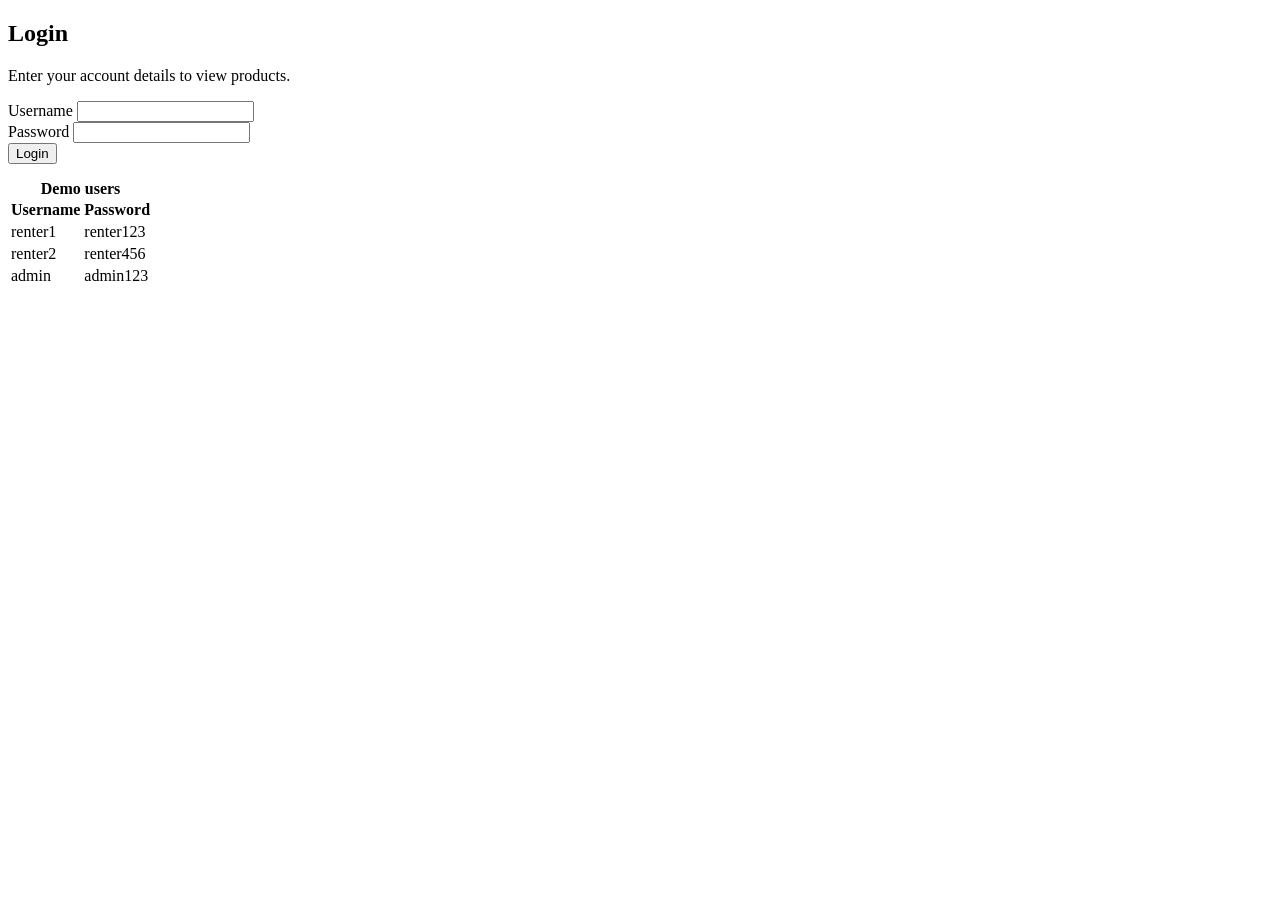
==== commit 8ebfad34: "revise version for demo" ====
--- a/src/main/resources/static/index.html
+++ b/src/main/resources/static/index.html
@@ -3,108 +3,49 @@
 <head>
     <meta charset="UTF-8">
     <meta name="viewport" content="width=device-width, initial-scale=1.0">
-    <title>Car Rental Portal</title>
-    <link rel="stylesheet" href="styles.css">
+    <title>Login</title>
 </head>
 <body>
-<main class="app-shell">
-    <header class="topbar">
-        <div class="brand">
-            <div class="brand-mark">CarRental</div>
-            <div>
-                <h1>Car Rental Portal</h1>
-                <p class="subtitle">Features: JWT login, role-aware product access, and client-side logout.</p>
-            </div>
-        </div>
-        <div id="topUserArea" class="workspace-actions hidden">
-            <div class="identity-row">
-                <span id="usernameBadge" class="badge">Username</span>
-                <span id="roleBadge" class="badge">Role</span>
-            </div>
-            <button id="topLogoutButton" class="secondary-button" type="button">Logout</button>
-        </div>
-    </header>
+<main>
+    <section>
+        <h1>Login</h1>
+        <p>Enter your account details to view products.</p>
 
-    <section id="loginView" class="login-layout">
-        <div class="panel login-panel">
-            <h2>Login</h2>
-            <p class="subtitle">Use a profile to request a JWT and open the protected product view.</p>
+        <form id="loginForm">
+            <label for="usernameInput">Username</label>
+            <input id="usernameInput" name="username" autocomplete="username" required>
+            <br>
+            <label for="passwordInput">Password</label>
+            <input id="passwordInput" name="password" type="password" autocomplete="current-password" required>
+            <br>
+            <button id="loginButton" type="submit" >Login</button>
+        </form>
 
-            <form id="loginForm" class="form-grid">
-                <label>
-                    Username
-                    <input id="usernameInput" name="username" autocomplete="username">
-                </label>
-                <label>
-                    Password
-                    <input id="passwordInput" name="password" type="password" autocomplete="current-password">
-                </label>
-                <button id="loginButton" class="primary-button" type="submit">Login</button>
-            </form>
+        <p id="loginStatus"></p>
 
-            <div id="loginStatus" class="status">No login attempt yet.</div>
-        </div>
-
-        <aside class="panel side-panel">
-            <h2>Demo Profiles</h2>
-            <table class="demo-table">
-                <thead>
+        <table>
+            <caption><b>Demo users</b></caption>
+            <thead>
                 <tr>
-                    <th>Username</th>
-                    <th>Password</th>
-                    <th>Role</th>
+                    <th scope="col">Username</th>
+                    <th scope="col">Password</th>
                 </tr>
-                </thead>
-                <tbody>
+            </thead>
+            <tbody>
                 <tr>
-                    <td><code>renter1</code></td>
-                    <td><code>renter123</code></td>
-                    <td>USER</td>
+                    <td>renter1</td>
+                    <td>renter123</td>
                 </tr>
                 <tr>
-                    <td><code>renter2</code></td>
-                    <td><code>renter456</code></td>
-                    <td>USER</td>
+                    <td>renter2</td>
+                    <td>renter456</td>
                 </tr>
                 <tr>
-                    <td><code>admin</code></td>
-                    <td><code>admin123</code></td>
-                    <td>ADMIN</td>
+                    <td>admin</td>
+                    <td>admin123</td>
                 </tr>
-                </tbody>
-            </table>
-        </aside>
-    </section>
-
-    <section id="productView" class="panel workspace-panel hidden">
-        <div class="workspace-header">
-            <div>
-                <h2>Product Page</h2>
-                <p class="subtitle">This view loads products from <code>GET /api/products</code> using the JWT.</p>
-            </div>
-        </div>
-
-        <section>
-            <div class="section-title">
-                <h2>JWT</h2>
-            </div>
-            <div id="tokenOutput" class="token-box">No JWT token.</div>
-        </section>
-
-        <section>
-            <div class="section-title">
-                <h2>Products</h2>
-                <span id="productCount" class="badge">0 items</span>
-            </div>
-            <div id="productStatus" class="status">Products have not loaded yet.</div>
-            <div id="productGrid" class="product-grid"></div>
-        </section>
-    </section>
-
-    <section id="unauthorizedView" class="unauthorized hidden">
-        <strong>Login required.</strong>
-        <p id="unauthorizedMessage">A valid JWT is required before the product page can be opened.</p>
-        <button id="backToLoginButton" class="primary-button" type="button">Back to Login</button>
+            </tbody>
+        </table>
     </section>
 </main>
 
